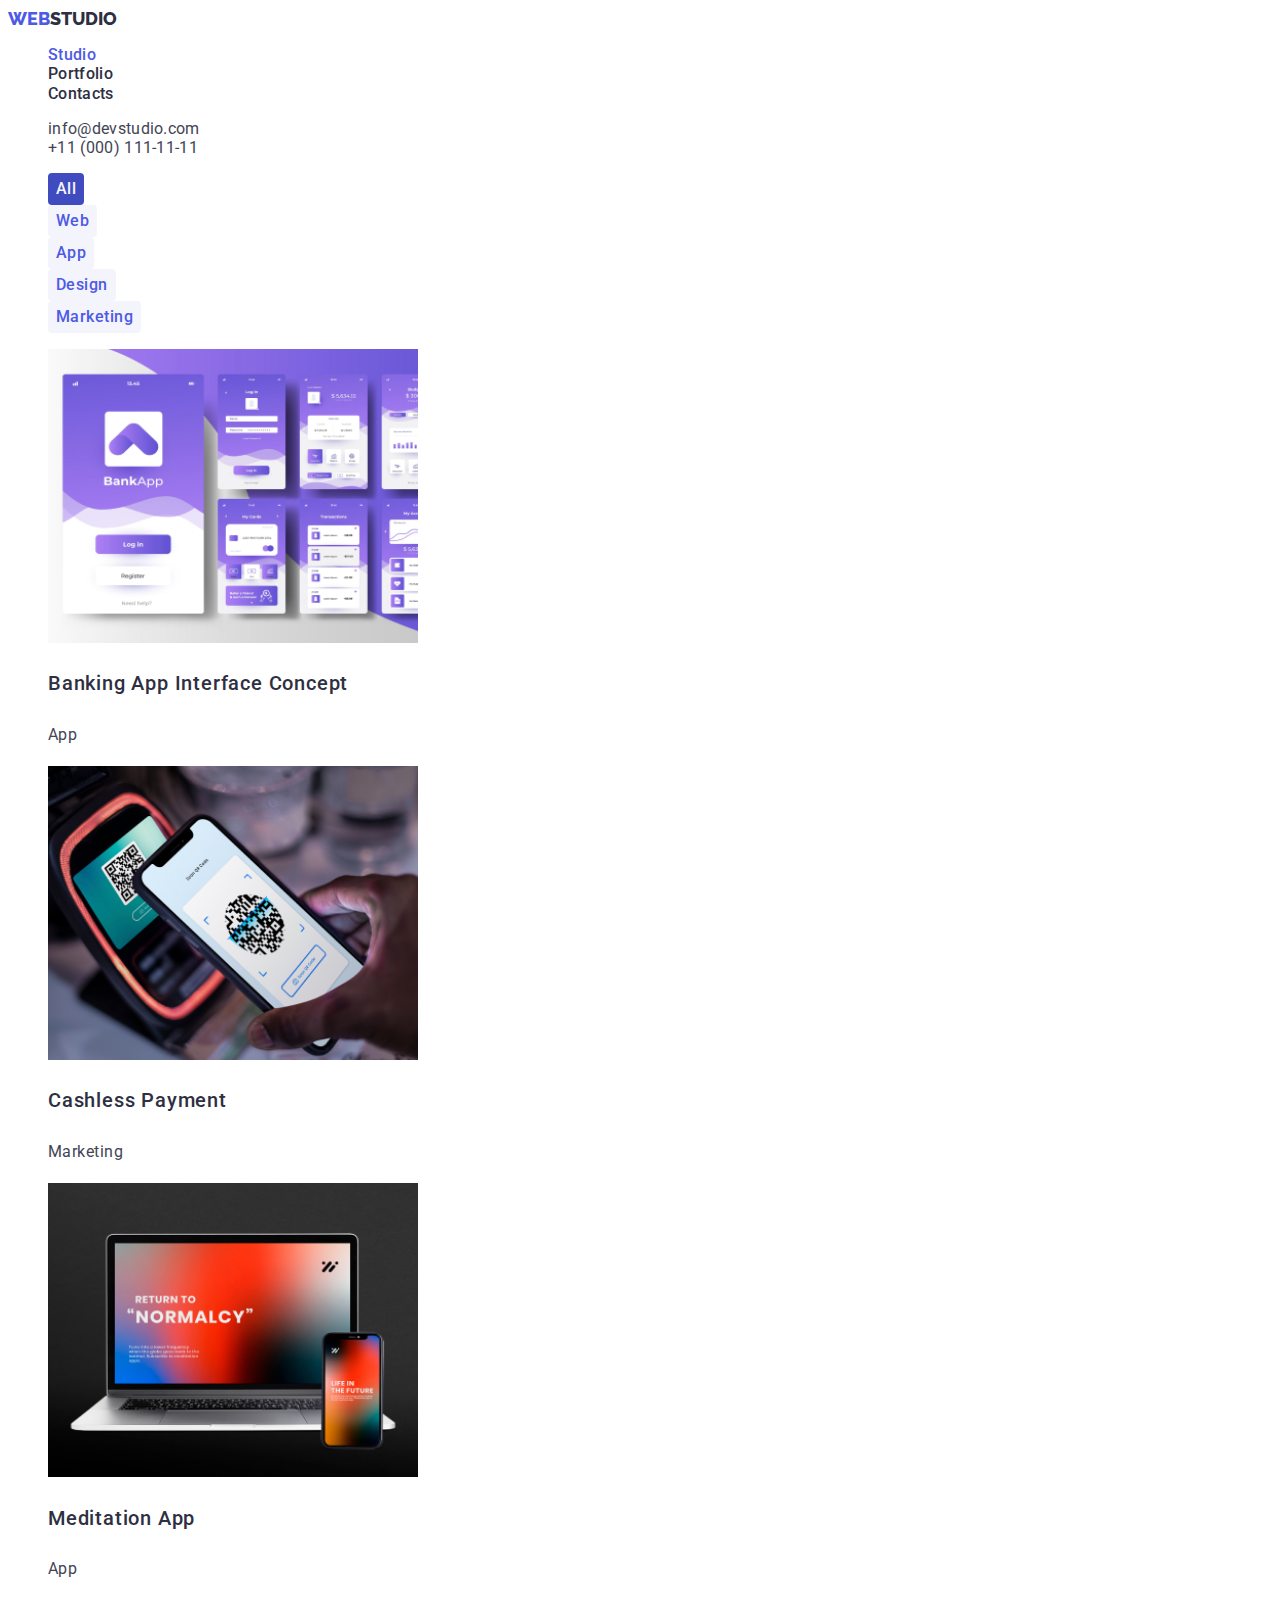
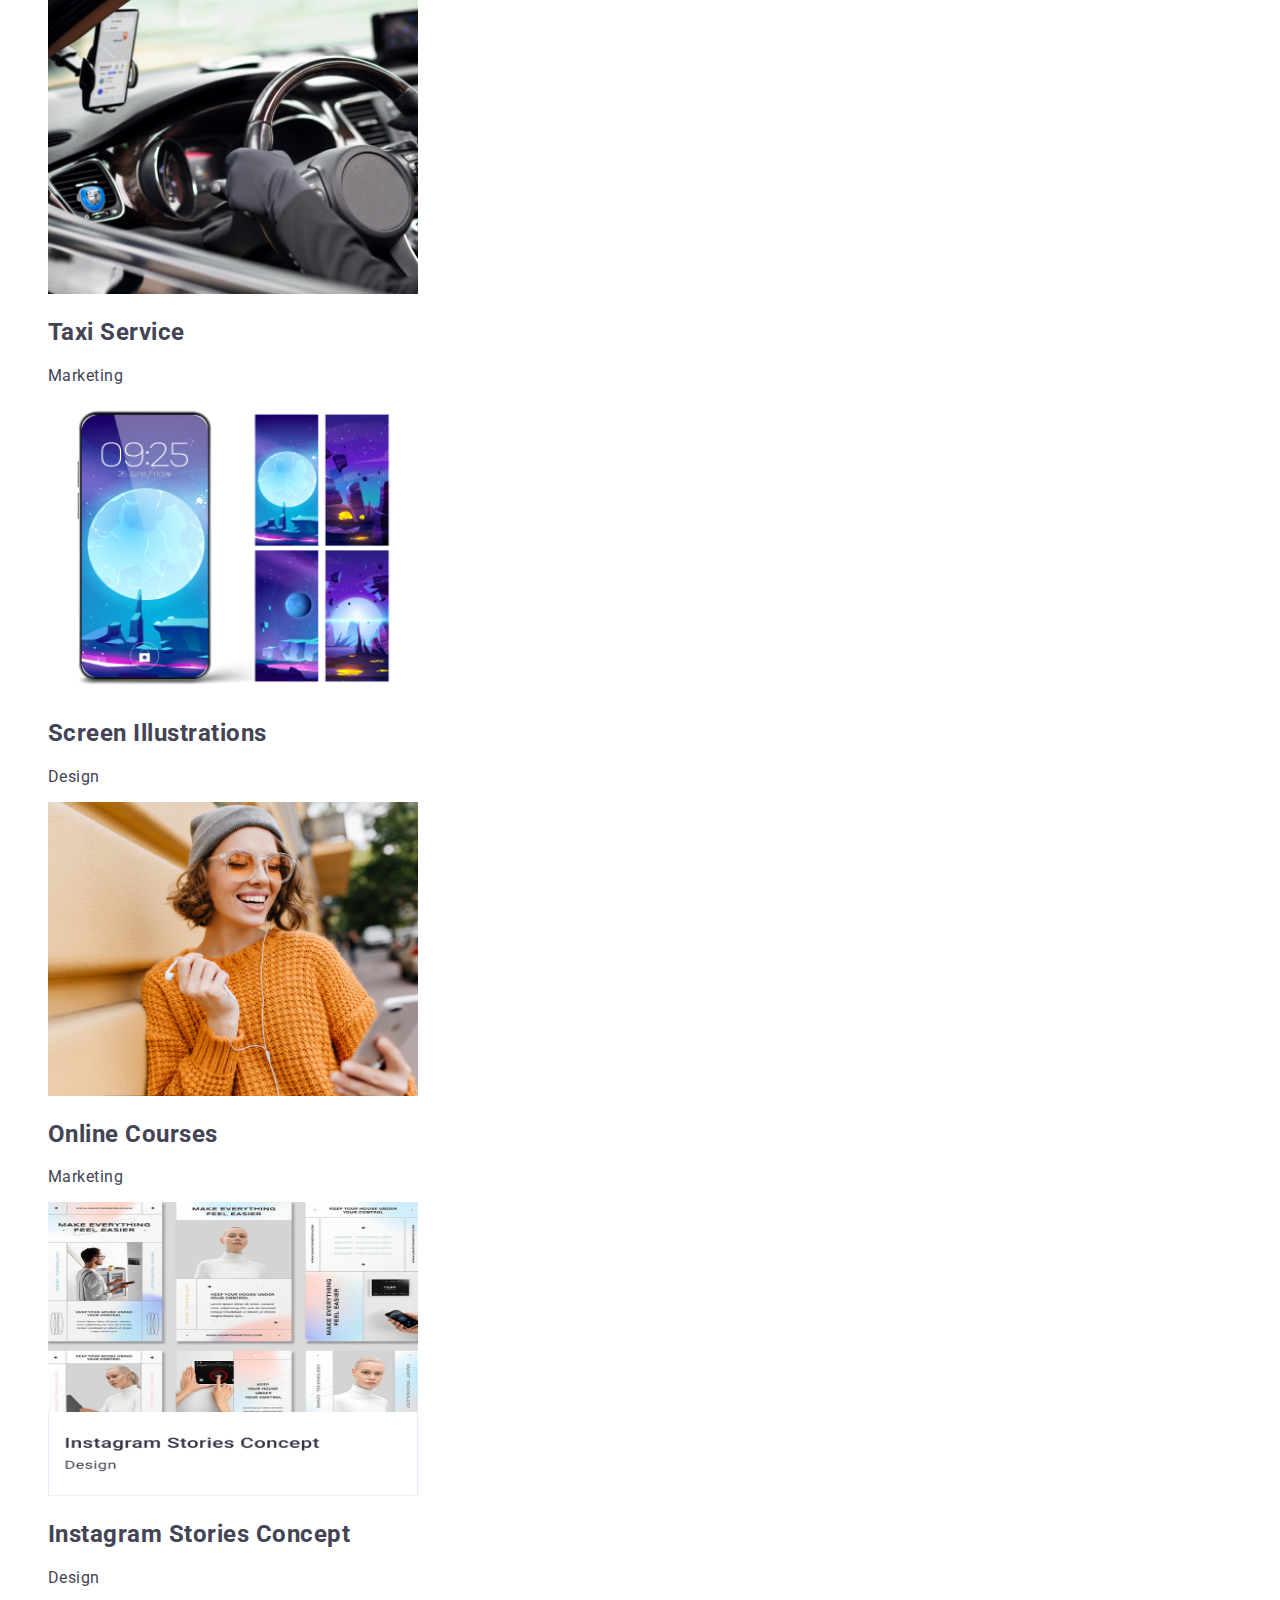
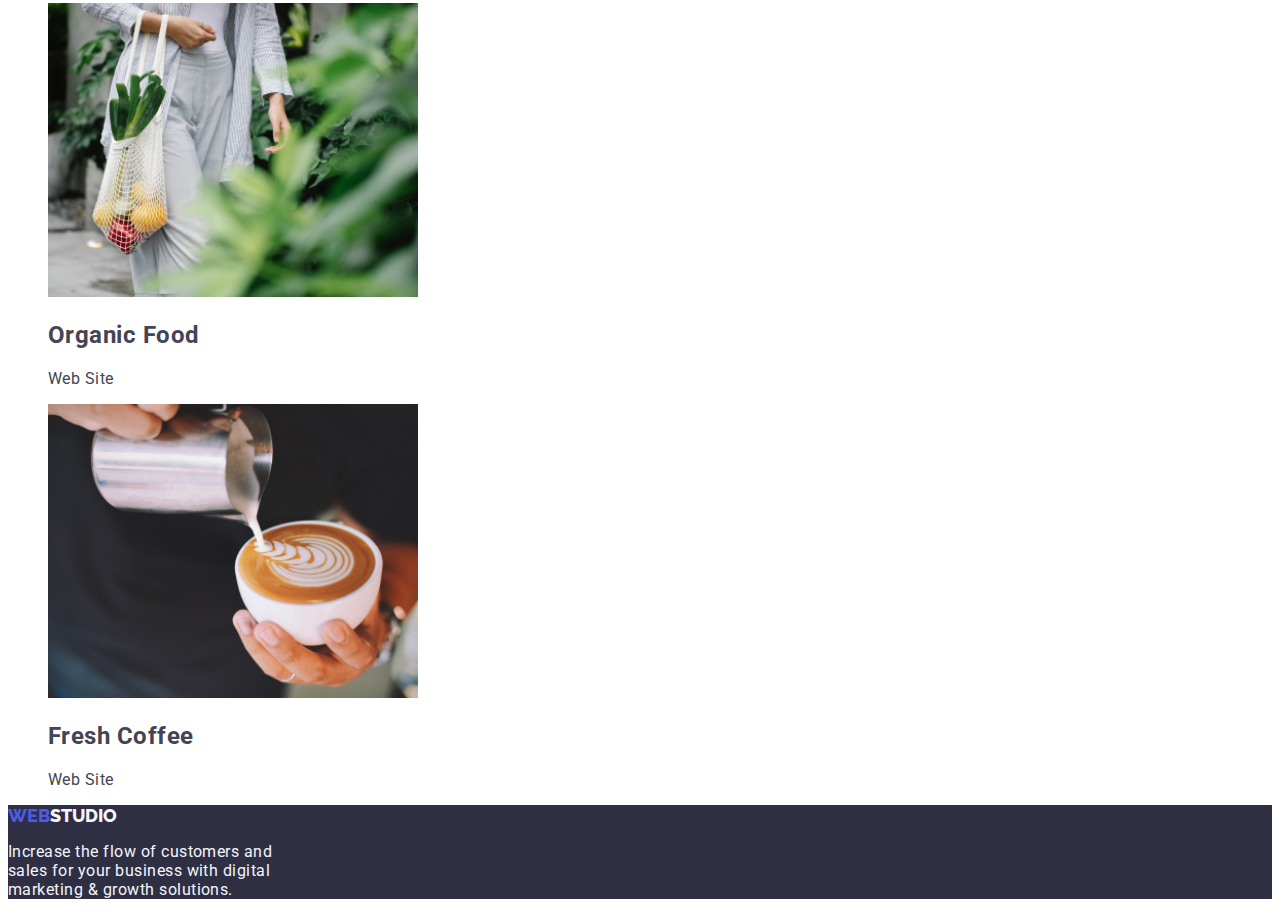
==== portfolio.html @ 5a6e6f39 "copy files from hw2" ====
<!DOCTYPE html>
<html lang="en">
  <head>
    <meta charset="UTF-8" />
    <meta name="viewport" content="width=device-width, initial-scale=1.0" />
    <link
      href="https://fonts.googleapis.com/css2?family=Raleway:wght@800&family=Roboto:wght@400;500;700;900&display=swap "
      rel="stylesheet"
    />
    <link rel="stylesheet" href="./css/styles.css" />
    <title>Portfolio</title>
  </head>
  <body>
    <!-- Header -->
    <header class="page-header">
      <nav>
        <a href="./index.html" class="logo-link">
          <span class="logo">WEB</span>
          <span class="studio">STUDIO</span></a
        >

        <ul class="nav-menu list">
          <li><a href="./index.html" class="page current">Studio</a></li>
          <li><a href="./portfolio.html" class="page">Portfolio</a></li>
          <li><a href="#" class="page">Contacts</a></li>
        </ul>
      </nav>
      <ul class="contacts-menu list">
        <li>
          <a href="mailto:info@devstudio.com" class="item"
            >info@devstudio.com</a
          >
        </li>
        <li><a href="tel:110001111111" class="item">+11 (000) 111-11-11</a></li>
      </ul>
    </header>
    <!-- Main -->
    <main>
      <!-- Section 1 -->
      <section>
        <div class="container">
          <ul class="filters list">
            <li>
              <button type="button" class="button filter current">All</button>
            </li>
            <li><button type="button" class="button filter">Web</button></li>
            <li><button type="button" class="button filter">App</button></li>
            <li><button type="button" class="button filter">Design</button></li>
            <li>
              <button type="button" class="button filter">Marketing</button>
            </li>
          </ul>
          <!--  Projects -->
          <ul class="projects list">
            <li>
              <a href="#" class="project">
                <img
                  src="./images/portfolio/project-card-1.jpg"
                  alt="Banking App"
                  width="370"
                  height="294"
                />

                <h2 class="name">Banking App Interface Concept</h2>
                <p class="type">App</p>
              </a>
            </li>
            <li>
              <a href="#" class="project">
                <img
                  src="./images/portfolio/project-card-2.jpg"
                  alt="Cashless Payments"
                  width="370"
                  height="294"
                />

                <h2 class="name">Cashless Payment</h2>
                <p class="type">Marketing</p>
              </a>
            </li>
            <li>
              <a href="#" class="project">
                <img
                  src="./images/portfolio/project-card-3.jpg"
                  alt="Meditation App"
                  width="370"
                  height="294"
                />

                <h2 class="name">Meditation App</h2>
                <p class="type">App</p>
              </a>
            </li>
          </ul>

          <ul class="section-list-service list">
            <li>
              <a href="#" class="projects">
                <img
                  src="./images/portfolio/taxi-service.jpg"
                  alt="Taxi Service"
                  width="370"
                  height="294"
                />
              </a>
              <h2 class="name">Taxi Service</h2>
              <p class="type">Marketing</p>
            </li>
            <li>
              <a href="#" class="projects">
                <img
                  src="./images/portfolio/screen-illustration.jpg"
                  alt="Screen Illustration"
                  width="370"
                  height="294"
                />
              </a>
              <h2 class="name">Screen Illustrations</h2>
              <p class="type">Design</p>
            </li>

            <li>
              <a href="#" class="projects">
                <img
                  src="./images/portfolio/online-courses.jpg"
                  alt="Online Courses"
                  width="370"
                  height="294"
                />
              </a>
              <h2 class="name">Online Courses</h2>
              <p class="type">Marketing</p>
            </li>
          </ul>

          <ul class="section-list-product list">
            <li>
              <a href="#" class="projects">
                <img
                  src="./images/portfolio/instagram-stories.jpg"
                  alt="Instagram Stories Concept"
                  width="370"
                  height="294"
                />
              </a>
              <h2 class="name">Instagram Stories Concept</h2>
              <p class="type">Design</p>
            </li>
            <li>
              <a href="#" class="projects">
                <img
                  src="./images/portfolio/organic-food.jpg"
                  alt="Organic Food"
                  width="370"
                  height="294"
                />
              </a>
              <h2 class="name">Organic Food</h2>
              <p class="type">Web Site</p>
            </li>

            <li>
              <a href="#" class="projects">
                <img
                  src="./images/portfolio/fresh-coffee.jpg"
                  alt="Fresh Coffee"
                  width="370"
                  height="294"
                />
              </a>
              <h2 class="name">Fresh Coffee</h2>
              <p class="type">Web Site</p>
            </li>
          </ul>
        </div>
      </section>
    </main>
    <!-- Mission Footer -->
    <footer class="page-footer bg-footer">
      <div class>
        <a href="./index.html" class="logo-link">
          <span class="logo">WEB</span>
          <span class="studio-footer">STUDIO</span></a
        >
        <p class="footer-description">
          Increase the flow of customers and <br />
          sales for your business with digital <br />
          marketing & growth solutions.
        </p>
      </div>
    </footer>
  </body>
</html>
---- css/styles.css ----
:root {
  --navyblue: #2e2f42;
  --iris: #4d5ae5;
  --slate: #434455;
  --white: #fff;
  --ocean: #404bbf;
  --cloud: #f4f4fd;
}
body {
  font-family: "Roboto", sans-serif;
  font-size: 16px;
  letter-spacing: 0.03em;
  color: var(--slate);
}
.list {
  list-style: none;
}

.logo-link {
  font-family: "Raleway", sans-serif;
  font-size: 0;
  font-weight: 800;
  line-height: 1.17;
  letter-spacing: 0.04em;
  text-decoration: none;
}
.logo-link > span {
  font-size: 18px;
}
.logo {
  color: var(--iris);
}
.studio {
  color: var(--navyblue);
}

.nav-menu .page {
  color: var(--navyblue);
  font-weight: 500;
  line-height: 1.14;
  letter-spacing: 0.02em;
  text-decoration: none;
}
.nav-menu .page:hover,
.nav-menu .page:focus,
.nav-menu .page.current,
.contacts-menu .item:hover,
.contacts-menu .item:focus {
  color: var(--iris);
}

.contacts-menu .item {
  color: var(--slate);
  text-decoration: none;
  font-weight: 400;
  line-height: 1.14;
  letter-spacing: 0.02em;
}

.bg-hero {
  background-color: var(--navyblue);
}
.button {
  border-color: transparent;
  font-family: inherit;
  font-weight: 500;
  line-height: 1.5;
  border-radius: 4px;
  letter-spacing: 0.03em;
  cursor: pointer;
  font-size: 16px;
}
.button.primary {
  color: white;
  background-color: var(--iris);
  line-height: 1.87;
  letter-spacing: 0.06em;
}
.button.primary:hover,
.button.primary:focus {
  background-color: var(--ocean);
}
.button.filter {
  background-color: var(--cloud);
  color: var(--iris);
  font-weight: 500;
  line-height: 1.62;
}
.button.filter:hover,
.button.filter:focus,
.button.filter.current {
  background-color: var(--ocean);
  color: var(--cloud);
}

.hero-title {
  color: var(--white);
  text-align: center;
  font-size: 56px;
  line-height: 1.07;
  letter-spacing: 0.04em;
}

.bg-team {
  background-color: var(--cloud);
}

.benefits .title {
  color: var(--navyblue);
  font-size: 20px;
  font-weight: 500;
}
.benefits .description {
  color: var(--slate);
  font-size: 16px;
  font-weight: 400;
  line-height: 24px;
}

.section-title {
  color: var(--navyblue);
  font-size: 36px;
  text-align: center;
  line-height: 1.17;
}

.team .name {
  color: var(--navyblue);
  font-size: 20px;
  font-weight: 500;
  letter-spacing: 0.02em;
  text-align: center;
}

.team .position {
  color: var(--slate);
  font-size: 16px;
  font-weight: 400;
  text-align: center;
}
.page-footer.bg-footer {
  background-color: var(--navyblue);
}
.studio-footer {
  color: var(--cloud);
}
.footer-description {
  color: var(--cloud);
}
.project {
  text-decoration: none;
}
.project .name {
  font-size: 20px;
  font-weight: 500;
  line-height: 2;
  letter-spacing: 0.04em;
  color: var(--navyblue);
}

.project .type {
  color: var(--slate);
  font-weight: 400;
  line-height: 1.87;
}
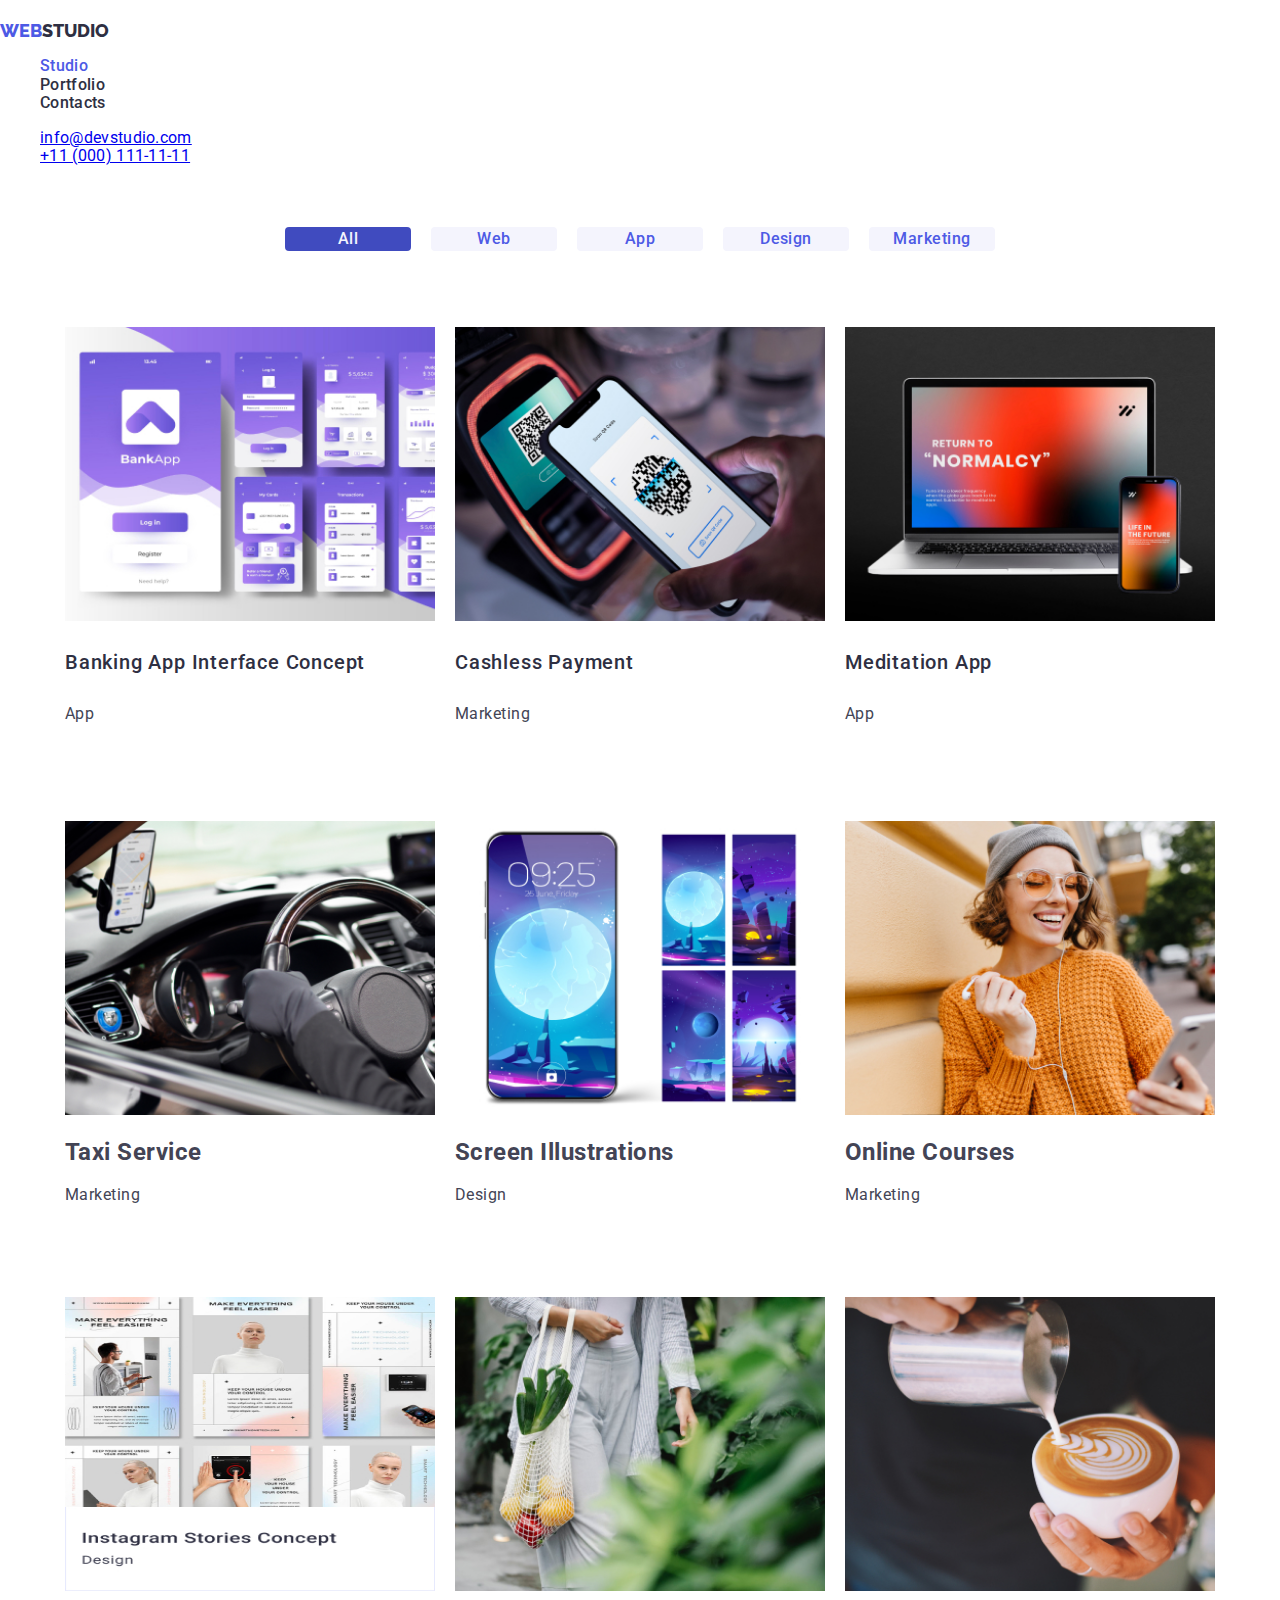
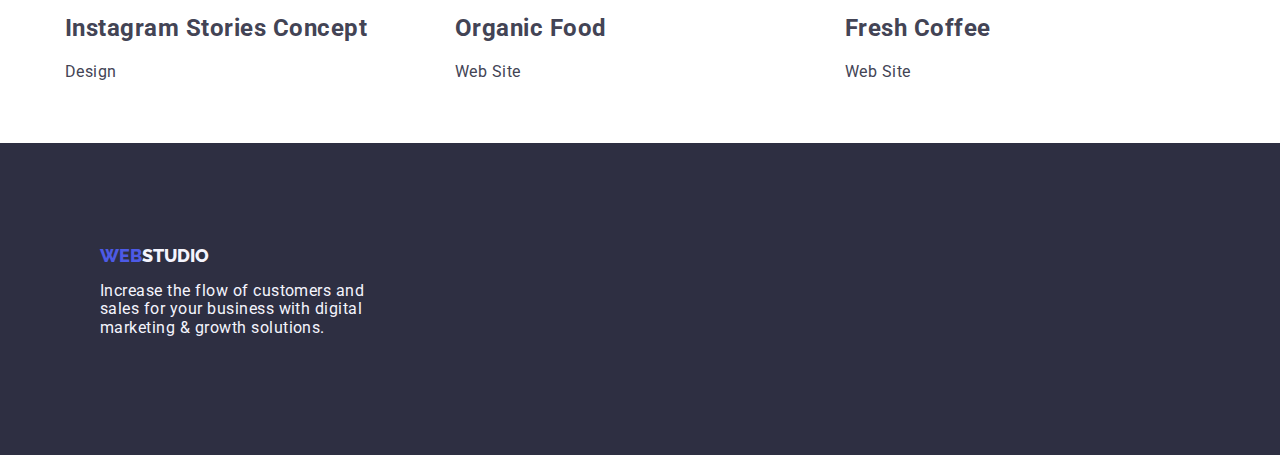
==== commit 0d261774: "update class names" ====
--- a/portfolio.html
+++ b/portfolio.html
@@ -3,9 +3,15 @@
   <head>
     <meta charset="UTF-8" />
     <meta name="viewport" content="width=device-width, initial-scale=1.0" />
+    <link rel="preconnent" href="https://fonts.googleapis.com" />
+    <link rel="preconnect" href="https://fonts.gstatic.com" crossorigin />
     <link
       href="https://fonts.googleapis.com/css2?family=Raleway:wght@800&family=Roboto:wght@400;500;700;900&display=swap "
       rel="stylesheet"
+    />
+    <link
+      rel="stylesheet"
+      href="https://cdnjs.cloudflare.com/ajax/libs/modern-normalize/2.0.0/modern-normalize.min.css"
     />
     <link rel="stylesheet" href="./css/styles.css" />
     <title>Portfolio</title>
@@ -13,26 +19,36 @@
   <body>
     <!-- Header -->
     <header class="page-header">
-      <nav>
-        <a href="./index.html" class="logo-link">
-          <span class="logo">WEB</span>
-          <span class="studio">STUDIO</span></a
-        >
-
-        <ul class="nav-menu list">
-          <li><a href="./index.html" class="page current">Studio</a></li>
-          <li><a href="./portfolio.html" class="page">Portfolio</a></li>
-          <li><a href="#" class="page">Contacts</a></li>
+      <div class="container menu">
+        <nav class="navigation">
+          <a href="./index.html" class="logo-link">
+            <span class="logo">WEB</span>
+            <span class="studio">STUDIO</span></a
+          >
+
+          <ul class="nav-menu list">
+            <li class="item">
+              <a href="./index.html" class="page current link">Studio</a>
+            </li>
+            <li class="item">
+              <a href="./portfolio.html" class="page link">Portfolio</a>
+            </li>
+            <li class="item"><a href="#" class="page link">Contacts</a></li>
+          </ul>
+        </nav>
+        <ul class="contacts-menu list">
+          <li class="item">
+            <a href="mailto:info@devstudio.com" class="contact link"
+              >info@devstudio.com</a
+            >
+          </li>
+          <li class="item">
+            <a href="tel:110001111111" class="contact link"
+              >+11 (000) 111-11-11</a
+            >
+          </li>
         </ul>
-      </nav>
-      <ul class="contacts-menu list">
-        <li>
-          <a href="mailto:info@devstudio.com" class="item"
-            >info@devstudio.com</a
-          >
-        </li>
-        <li><a href="tel:110001111111" class="item">+11 (000) 111-11-11</a></li>
-      </ul>
+      </div>
     </header>
     <!-- Main -->
     <main>
@@ -40,136 +56,166 @@
       <section>
         <div class="container">
           <ul class="filters list">
-            <li>
+            <li class="space">
               <button type="button" class="button filter current">All</button>
             </li>
-            <li><button type="button" class="button filter">Web</button></li>
-            <li><button type="button" class="button filter">App</button></li>
-            <li><button type="button" class="button filter">Design</button></li>
-            <li>
+            <li class="space">
+              <button type="button" class="button filter">Web</button>
+            </li>
+            <li class="space">
+              <button type="button" class="button filter">App</button>
+            </li>
+            <li class="space">
+              <button type="button" class="button filter">Design</button>
+            </li>
+            <li class="space">
               <button type="button" class="button filter">Marketing</button>
             </li>
           </ul>
           <!--  Projects -->
           <ul class="projects list">
-            <li>
-              <a href="#" class="project">
+            <li class="project-card">
+              <a href="#" class="project link">
                 <img
                   src="./images/portfolio/project-card-1.jpg"
                   alt="Banking App"
                   width="370"
                   height="294"
-                />
-
+                  class="image"
+                />
+            <div class="substrate">
                 <h2 class="name">Banking App Interface Concept</h2>
                 <p class="type">App</p>
               </a>
-            </li>
-            <li>
+            </div>
+            </li>
+            <li class="project-card">
               <a href="#" class="project">
                 <img
                   src="./images/portfolio/project-card-2.jpg"
                   alt="Cashless Payments"
                   width="370"
                   height="294"
-                />
-
+                  class="image"
+                />
+            <div class="substrate">
                 <h2 class="name">Cashless Payment</h2>
                 <p class="type">Marketing</p>
               </a>
-            </li>
-            <li>
+            </div>
+            </li>
+            <li class="product-card">
               <a href="#" class="project">
                 <img
                   src="./images/portfolio/project-card-3.jpg"
                   alt="Meditation App"
                   width="370"
                   height="294"
-                />
-
+                  class="image"
+                />
+                <div class="substrate">
                 <h2 class="name">Meditation App</h2>
                 <p class="type">App</p>
               </a>
+            </div>
             </li>
           </ul>
 
           <ul class="section-list-service list">
-            <li>
+            <li class="project-card">
               <a href="#" class="projects">
                 <img
                   src="./images/portfolio/taxi-service.jpg"
                   alt="Taxi Service"
                   width="370"
                   height="294"
-                />
-              </a>
+                  class="image"
+                />
+              </a>
+              <div class="substrate">
               <h2 class="name">Taxi Service</h2>
               <p class="type">Marketing</p>
-            </li>
-            <li>
+            </div>
+            </li>
+            <li class="project-card">
               <a href="#" class="projects">
                 <img
                   src="./images/portfolio/screen-illustration.jpg"
                   alt="Screen Illustration"
                   width="370"
                   height="294"
-                />
-              </a>
+                  class="image"
+                />
+              </a>
+              <div class="substrate">
               <h2 class="name">Screen Illustrations</h2>
               <p class="type">Design</p>
-            </li>
-
-            <li>
+            </div>
+            </li>
+
+            <li class="project-card">
               <a href="#" class="projects">
                 <img
                   src="./images/portfolio/online-courses.jpg"
                   alt="Online Courses"
                   width="370"
                   height="294"
-                />
-              </a>
+                  class="image"
+                />
+              </a>
+              <div class="substrate">
               <h2 class="name">Online Courses</h2>
               <p class="type">Marketing</p>
+            </div>
             </li>
           </ul>
 
           <ul class="section-list-product list">
-            <li>
+            <li class="product-card">
               <a href="#" class="projects">
                 <img
                   src="./images/portfolio/instagram-stories.jpg"
                   alt="Instagram Stories Concept"
                   width="370"
                   height="294"
-                />
-              </a>
+                  class="image"
+                />
+              </a>
+              <div>
               <h2 class="name">Instagram Stories Concept</h2>
               <p class="type">Design</p>
-            </li>
-            <li>
+            </div>
+            </li>
+            <li class="project-card">
               <a href="#" class="projects">
                 <img
                   src="./images/portfolio/organic-food.jpg"
                   alt="Organic Food"
                   width="370"
                   height="294"
-                />
-              </a>
+                  class="image"
+                />
+              </a>
+              <div class="container">
               <h2 class="name">Organic Food</h2>
               <p class="type">Web Site</p>
-            </li>
-
-            <li>
+            </div>
+            </li>
+
+            <li class="product-card">
               <a href="#" class="projects">
                 <img
                   src="./images/portfolio/fresh-coffee.jpg"
                   alt="Fresh Coffee"
                   width="370"
                   height="294"
-                />
-              </a>
+                  class="image"
+                />
+              </a>
+              <div>
               <h2 class="name">Fresh Coffee</h2>
               <p class="type">Web Site</p>
+            </div>
             </li>
           </ul>
         </div>
@@ -177,7 +223,7 @@
     </main>
     <!-- Mission Footer -->
     <footer class="page-footer bg-footer">
-      <div class>
+      <div class="container">
         <a href="./index.html" class="logo-link">
           <span class="logo">WEB</span>
           <span class="studio-footer">STUDIO</span></a
--- a/css/styles.css
+++ b/css/styles.css
@@ -15,6 +15,27 @@
 .list {
   list-style: none;
 }
+.page-header {
+  display: flex;
+  align-items: center;
+  padding-top: 20px;
+  padding-right: 100px;
+}
+.page-header > ul {
+  display: flex;
+  gap: 10px;
+  margin-left: auto;
+}
+.page-header > nav {
+  display: flex;
+  align-items: center;
+  margin-left: 100px;
+}
+
+.page-header > nav > ul {
+  display: flex;
+  gap: 10px;
+}
 
 .logo-link {
   font-family: "Raleway", sans-serif;
@@ -60,6 +81,15 @@
 .bg-hero {
   background-color: var(--navyblue);
 }
+
+.hero.bg-hero {
+  display: flex;
+  flex-direction: column;
+  justify-content: center;
+  align-items: center;
+  height: 600px;
+}
+
 .button {
   border-color: transparent;
   font-family: inherit;
@@ -101,10 +131,26 @@
   letter-spacing: 0.04em;
 }
 
+.section .container .benefits.list {
+  display: flex;
+  justify-content: center;
+  gap: 15px;
+}
+.section .container .what-we-do.list {
+  display: flex;
+  justify-content: center;
+  gap: 15px;
+}
 .bg-team {
   background-color: var(--cloud);
 }
 
+.bg-team .container .list {
+  display: flex;
+  gap: 15px;
+  justify-content: center;
+}
+
 .benefits .title {
   color: var(--navyblue);
   font-size: 20px;
@@ -140,6 +186,10 @@
 }
 .page-footer.bg-footer {
   background-color: var(--navyblue);
+  display: flex;
+  align-items: center;
+  height: 312px;
+  padding-left: 100px;
 }
 .studio-footer {
   color: var(--cloud);
@@ -163,3 +213,42 @@
   font-weight: 400;
   line-height: 1.87;
 }
+
+.container .filters.list {
+  display: flex;
+  justify-content: center;
+  align-items: center;
+  gap: 20px;
+  padding: 30px;
+}
+.container .filters.list .button {
+  height: 24px;
+  width: 126px;
+  display: flex;
+  justify-content: center;
+  align-items: center;
+}
+
+.container .projects.list {
+  display: flex;
+  justify-content: center;
+  align-items: center;
+  gap: 20px;
+  padding: 30px;
+}
+
+.container .section-list-service.list {
+  display: flex;
+  justify-content: center;
+  align-items: center;
+  gap: 20px;
+  padding: 30px;
+}
+
+.container .section-list-product.list {
+  display: flex;
+  justify-content: center;
+  align-items: center;
+  gap: 20px;
+  padding: 30px;
+}
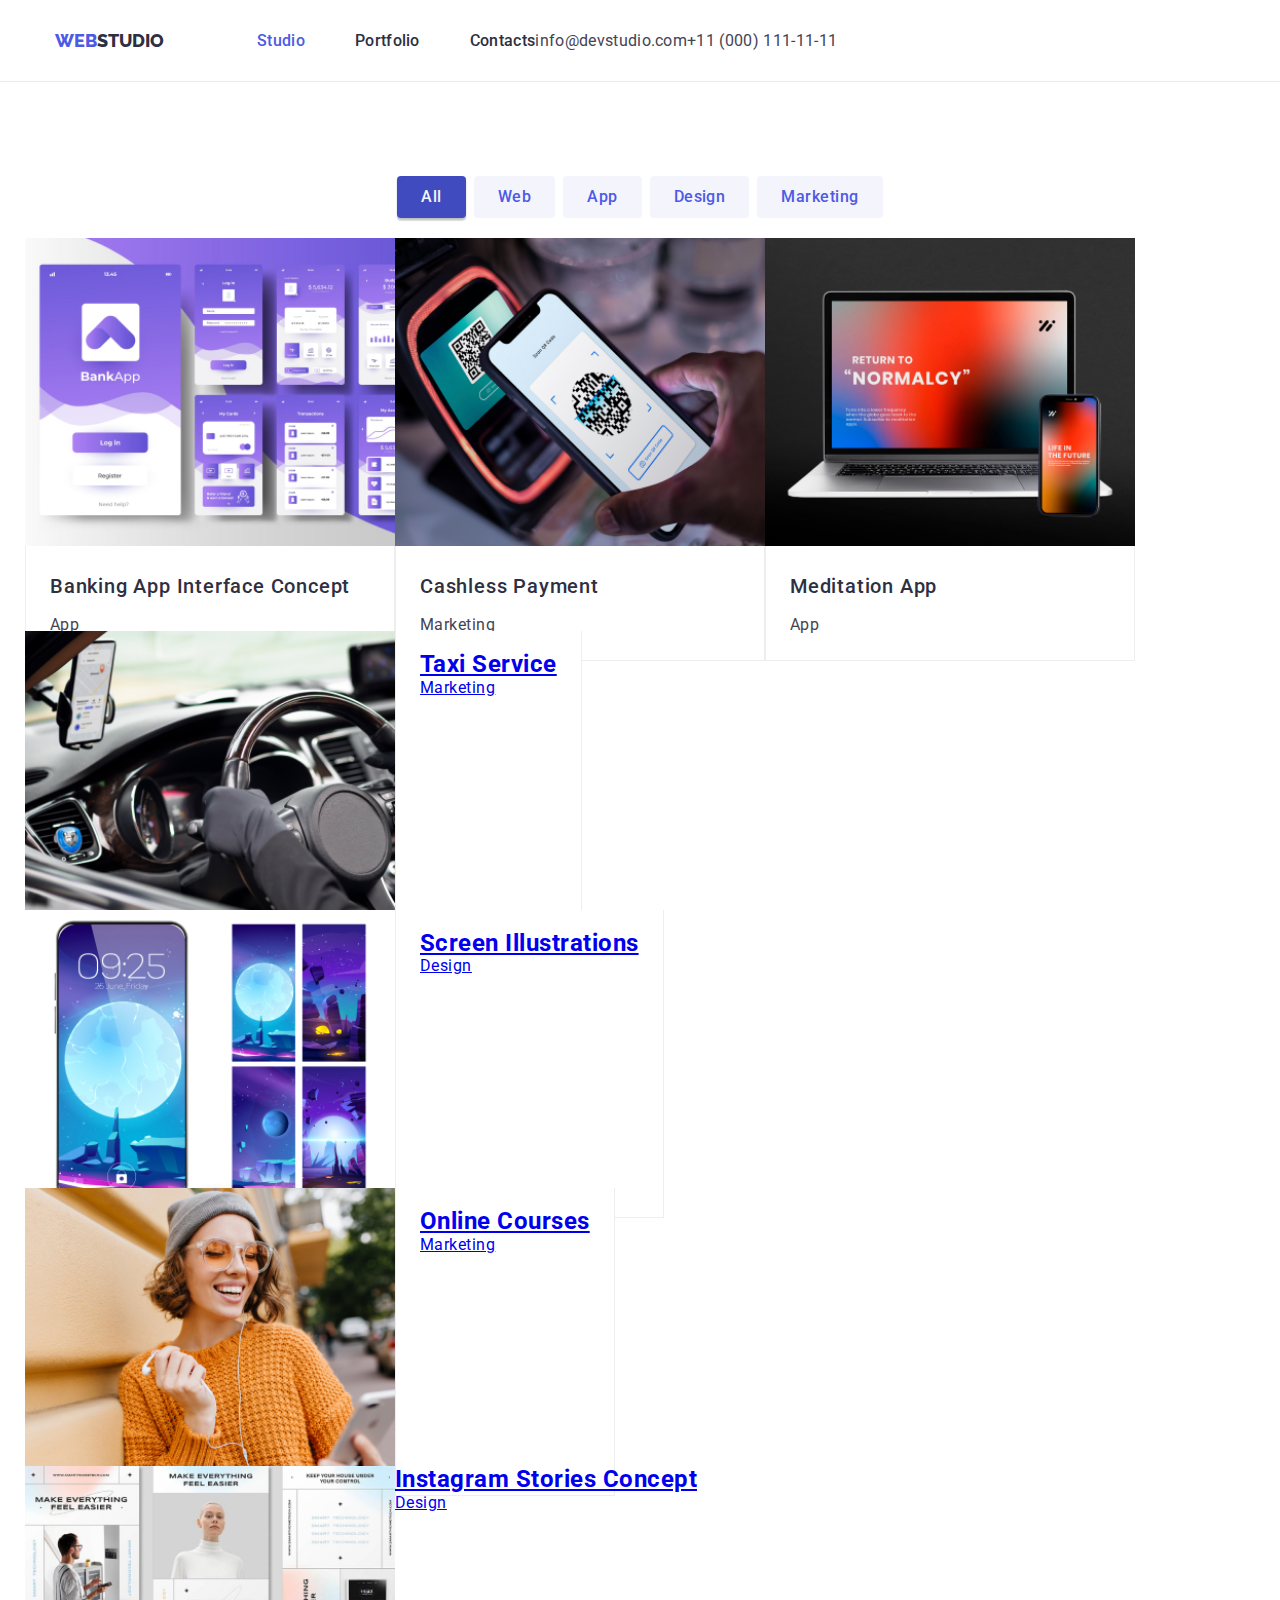
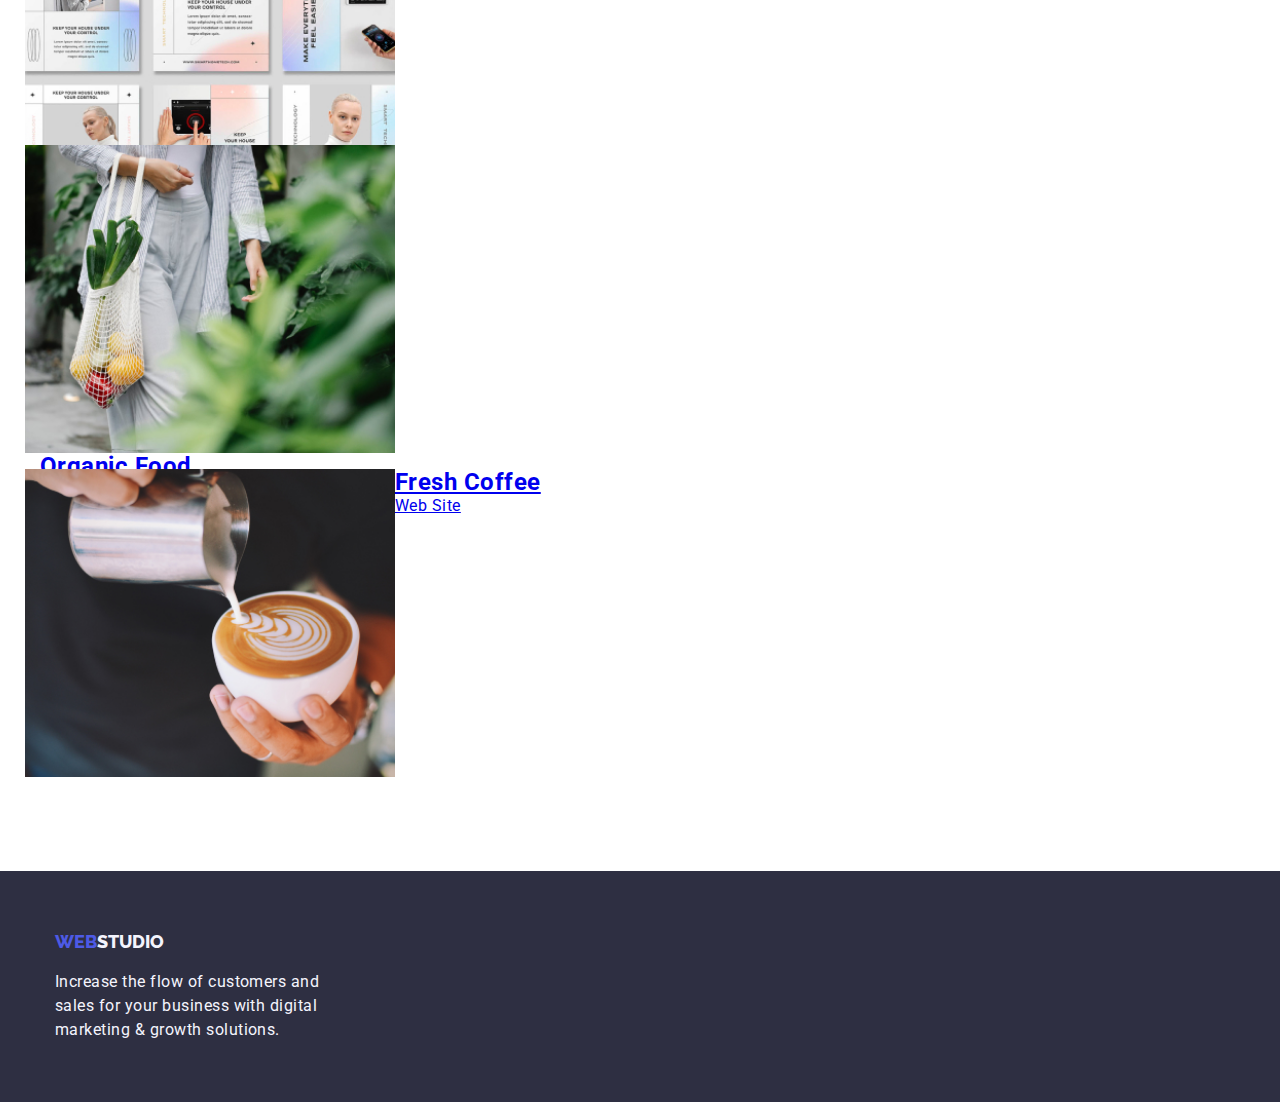
==== commit 7dcda511: "update index portfolio css files" ====
--- a/portfolio.html
+++ b/portfolio.html
@@ -53,7 +53,7 @@
     <!-- Main -->
     <main>
       <!-- Section 1 -->
-      <section>
+      <section class="section">
         <div class="container">
           <ul class="filters list">
             <li class="space">
@@ -83,14 +83,14 @@
                   height="294"
                   class="image"
                 />
-            <div class="substrate">
-                <h2 class="name">Banking App Interface Concept</h2>
-                <p class="type">App</p>
-              </a>
-            </div>
-            </li>
-            <li class="project-card">
-              <a href="#" class="project">
+                <div class="substrate">
+                  <h2 class="name">Banking App Interface Concept</h2>
+                  <p class="type">App</p>
+                </div>
+              </a>
+            </li>
+            <li class="project-card">
+              <a href="#" class="project link">
                 <img
                   src="./images/portfolio/project-card-2.jpg"
                   alt="Cashless Payments"
@@ -98,14 +98,14 @@
                   height="294"
                   class="image"
                 />
-            <div class="substrate">
-                <h2 class="name">Cashless Payment</h2>
-                <p class="type">Marketing</p>
-              </a>
-            </div>
-            </li>
-            <li class="product-card">
-              <a href="#" class="project">
+                <div class="substrate">
+                  <h2 class="name">Cashless Payment</h2>
+                  <p class="type">Marketing</p>
+                </div>
+              </a>
+            </li>
+            <li class="project-card">
+              <a href="#" class="project link">
                 <img
                   src="./images/portfolio/project-card-3.jpg"
                   alt="Meditation App"
@@ -114,10 +114,10 @@
                   class="image"
                 />
                 <div class="substrate">
-                <h2 class="name">Meditation App</h2>
-                <p class="type">App</p>
-              </a>
-            </div>
+                  <h2 class="name">Meditation App</h2>
+                  <p class="type">App</p>
+                </div>
+              </a>
             </li>
           </ul>
 
@@ -131,11 +131,11 @@
                   height="294"
                   class="image"
                 />
-              </a>
-              <div class="substrate">
-              <h2 class="name">Taxi Service</h2>
-              <p class="type">Marketing</p>
-            </div>
+                <div class="substrate">
+                  <h2 class="name">Taxi Service</h2>
+                  <p class="type">Marketing</p>
+                </div>
+              </a>
             </li>
             <li class="project-card">
               <a href="#" class="projects">
@@ -146,11 +146,11 @@
                   height="294"
                   class="image"
                 />
-              </a>
-              <div class="substrate">
-              <h2 class="name">Screen Illustrations</h2>
-              <p class="type">Design</p>
-            </div>
+                <div class="substrate">
+                  <h2 class="name">Screen Illustrations</h2>
+                  <p class="type">Design</p>
+                </div>
+              </a>
             </li>
 
             <li class="project-card">
@@ -162,16 +162,16 @@
                   height="294"
                   class="image"
                 />
-              </a>
-              <div class="substrate">
-              <h2 class="name">Online Courses</h2>
-              <p class="type">Marketing</p>
-            </div>
+                <div class="substrate">
+                  <h2 class="name">Online Courses</h2>
+                  <p class="type">Marketing</p>
+                </div>
+              </a>
             </li>
           </ul>
 
           <ul class="section-list-product list">
-            <li class="product-card">
+            <li class="project-card">
               <a href="#" class="projects">
                 <img
                   src="./images/portfolio/instagram-stories.jpg"
@@ -180,11 +180,11 @@
                   height="294"
                   class="image"
                 />
-              </a>
-              <div>
-              <h2 class="name">Instagram Stories Concept</h2>
-              <p class="type">Design</p>
-            </div>
+                <div>
+                  <h2 class="name">Instagram Stories Concept</h2>
+                  <p class="type">Design</p>
+                </div>
+              </a>
             </li>
             <li class="project-card">
               <a href="#" class="projects">
@@ -195,11 +195,11 @@
                   height="294"
                   class="image"
                 />
-              </a>
-              <div class="container">
-              <h2 class="name">Organic Food</h2>
-              <p class="type">Web Site</p>
-            </div>
+                <div class="container">
+                  <h2 class="name">Organic Food</h2>
+                  <p class="type">Web Site</p>
+                </div>
+              </a>
             </li>
 
             <li class="product-card">
@@ -211,11 +211,11 @@
                   height="294"
                   class="image"
                 />
-              </a>
-              <div>
-              <h2 class="name">Fresh Coffee</h2>
-              <p class="type">Web Site</p>
-            </div>
+                <div>
+                  <h2 class="name">Fresh Coffee</h2>
+                  <p class="type">Web Site</p>
+                </div>
+              </a>
             </li>
           </ul>
         </div>
@@ -224,7 +224,7 @@
     <!-- Mission Footer -->
     <footer class="page-footer bg-footer">
       <div class="container">
-        <a href="./index.html" class="logo-link">
+        <a href="./index.html" class="logo-link footer">
           <span class="logo">WEB</span>
           <span class="studio-footer">STUDIO</span></a
         >
--- a/css/styles.css
+++ b/css/styles.css
@@ -5,36 +5,58 @@
   --white: #fff;
   --ocean: #404bbf;
   --cloud: #f4f4fd;
+  --cornflower: #e7e9fc;
 }
 body {
   font-family: "Roboto", sans-serif;
   font-size: 16px;
   letter-spacing: 0.03em;
   color: var(--slate);
-}
+  background-color: var(--white);
+}
+
+h1,
+h2,
+h3,
+h4,
+h5,
+h6,
+p {
+  margin: 0;
+}
+html {
+  box-sizing: border-box;
+}
+
+*,
+* ::after,
+* ::before {
+  box-sizing: inherit;
+}
+
+img {
+  display: block;
+  max-width: 100%;
+  height: auto;
+}
+
+.link {
+  text-decoration: none;
+  color: inherit;
+}
+
 .list {
   list-style: none;
-}
+  padding: 0;
+  margin: 0;
+}
+
 .page-header {
-  display: flex;
-  align-items: center;
-  padding-top: 20px;
-  padding-right: 100px;
-}
-.page-header > ul {
-  display: flex;
-  gap: 10px;
-  margin-left: auto;
-}
-.page-header > nav {
-  display: flex;
-  align-items: center;
-  margin-left: 100px;
-}
-
-.page-header > nav > ul {
-  display: flex;
-  gap: 10px;
+  border-bottom: 1px solid var(--cornflower);
+}
+
+.page-footer {
+  padding: 60px 0;
 }
 
 .logo-link {
@@ -45,6 +67,10 @@
   letter-spacing: 0.04em;
   text-decoration: none;
 }
+.logo.link.footer {
+  margin-bottom: 20px;
+}
+
 .logo-link > span {
   font-size: 18px;
 }
@@ -55,22 +81,40 @@
   color: var(--navyblue);
 }
 
-.nav-menu .page {
+.nav-menu .page,
+.contacts-menu .contact {
   color: var(--navyblue);
   font-weight: 500;
   line-height: 1.14;
   letter-spacing: 0.02em;
   text-decoration: none;
-}
+  font-size: 16px;
+  display: block;
+  padding-top: 32px;
+  padding-bottom: 31px;
+}
+.nav-menu {
+  margin-left: 93px;
+}
+
 .nav-menu .page:hover,
 .nav-menu .page:focus,
 .nav-menu .page.current,
-.contacts-menu .item:hover,
-.contacts-menu .item:focus {
+.contacts-menu .contact:hover,
+.contacts-menu .contact:focus {
   color: var(--iris);
 }
 
-.contacts-menu .item {
+.nav-menu .item:not(:last-child),
+.contact-menu .item:not(:last-child) {
+  margin-right: 50px;
+}
+
+.contact-menu {
+  margin-left: auto;
+}
+
+.contacts-menu .contact {
   color: var(--slate);
   text-decoration: none;
   font-weight: 400;
@@ -80,14 +124,6 @@
 
 .bg-hero {
   background-color: var(--navyblue);
-}
-
-.hero.bg-hero {
-  display: flex;
-  flex-direction: column;
-  justify-content: center;
-  align-items: center;
-  height: 600px;
 }
 
 .button {
@@ -105,62 +141,127 @@
   background-color: var(--iris);
   line-height: 1.87;
   letter-spacing: 0.06em;
+  padding: 10px 32px;
+  box-shadow: 0px 4px 4px rgba(0, 0, 0, 0.15);
 }
 .button.primary:hover,
 .button.primary:focus {
   background-color: var(--ocean);
+  box-shadow: 0px 3px 1px rgba(0, 0, 0, 0.1), 0px 1px 2px rgba(0, 0, 0, 0.08),
+    0px 2px 2px rgba(0, 0, 0, 0.12);
 }
 .button.filter {
   background-color: var(--cloud);
   color: var(--iris);
   font-weight: 500;
   line-height: 1.62;
+  padding: 6px 22px;
 }
 .button.filter:hover,
 .button.filter:focus,
 .button.filter.current {
   background-color: var(--ocean);
   color: var(--cloud);
-}
-
+  box-shadow: 0px 3px 1px rgba(0, 0, 0, 0.1), 0px 1px 2px rgba(0, 0, 0, 0.08),
+    0px 2px 2px rgba(0, 0, 0, 0.12);
+}
+
+.hero {
+  padding: 200px 0;
+  text-align: center;
+}
 .hero-title {
   color: var(--white);
   text-align: center;
   font-size: 56px;
   line-height: 1.07;
   letter-spacing: 0.04em;
-}
-
-.section .container .benefits.list {
-  display: flex;
-  justify-content: center;
-  gap: 15px;
-}
-.section .container .what-we-do.list {
-  display: flex;
-  justify-content: center;
-  gap: 15px;
-}
+  margin-bottom: 30px;
+}
+
+.section {
+  padding: 94px 0px;
+}
+
+.section.no-top-padding {
+  padding-top: 0;
+}
+
+.container {
+  width: 1200px;
+  padding: 0 15px;
+  margin: 0 auto;
+}
+.menu,
+.navigation,
+.nav-menu,
+.contacts-menu {
+  display: flex;
+  align-items: center;
+}
+
+.benefits {
+  display: flex;
+  flex-wrap: wrap;
+  margin-left: -30px;
+  margin-top: -30px;
+}
+
+.benefits .item {
+  flex-basis: calc(100% 4 - 30px);
+  margin-left: 30px;
+  margin-top: 30px;
+}
+
+.what-we-do {
+  margin-left: -30px;
+  margin-top: -30px;
+  display: flex;
+  flex-wrap: wrap;
+}
+.what-we-do .item {
+  flex-basis: calc(100% / 3- 30px);
+  margin-left: 30px;
+  margin-top: 30px;
+}
+
 .bg-team {
   background-color: var(--cloud);
 }
 
-.bg-team .container .list {
-  display: flex;
-  gap: 15px;
-  justify-content: center;
+.team {
+  display: flex;
+  flex-wrap: wrap;
+  margin-left: 30px;
+  margin-top: 30px;
+}
+
+.team .item {
+  flex-basis: calc(100% / 4 - 30px);
+  margin-left: 30px;
+  margin-top: 30px;
+  padding-bottom: 30px;
+  background-color: white;
+  box-shadow: 0px 3px 1px rgba(0, 0, 0, 0.1), 0px 1px 2px rgba(0, 0, 0, 0.08),
+    0px 2px 2px rgba(0, 0, 0, 0.12);
+}
+.team .name,
+.team .position {
+  text-align: center;
 }
 
 .benefits .title {
   color: var(--navyblue);
   font-size: 20px;
   font-weight: 500;
+  margin-bottom: 10px;
+  line-height: 1.4;
 }
 .benefits .description {
   color: var(--slate);
   font-size: 16px;
   font-weight: 400;
-  line-height: 24px;
+  line-height: 1.71;
 }
 
 .section-title {
@@ -168,6 +269,8 @@
   font-size: 36px;
   text-align: center;
   line-height: 1.17;
+  margin-bottom: 50px;
+  font-weight: 500;
 }
 
 .team .name {
@@ -176,6 +279,8 @@
   font-weight: 500;
   letter-spacing: 0.02em;
   text-align: center;
+  padding-top: 30px;
+  padding-bottom: 10px;
 }
 
 .team .position {
@@ -184,71 +289,57 @@
   font-weight: 400;
   text-align: center;
 }
+
+.substrate {
+  background-color: var(--white);
+  padding: 20px 24px;
+  border: 1px solid #eeeeee;
+  border-top: 0;
+}
+
 .page-footer.bg-footer {
   background-color: var(--navyblue);
-  display: flex;
-  align-items: center;
-  height: 312px;
-  padding-left: 100px;
-}
+}
+
 .studio-footer {
   color: var(--cloud);
 }
 .footer-description {
   color: var(--cloud);
-}
-.project {
-  text-decoration: none;
-}
+  font-size: 16px;
+  font-weight: 400;
+  line-height: 1.5;
+  padding-top: 17px;
+}
+
+.projects {
+  display: flex;
+  flex-wrap: wrap;
+  margin-left: -30px;
+  margin-top: -30px;
+}
+
 .project .name {
   font-size: 20px;
   font-weight: 500;
   line-height: 2;
   letter-spacing: 0.04em;
   color: var(--navyblue);
+  margin-bottom: 4px;
 }
 
 .project .type {
   color: var(--slate);
+  font-size: 16px;
   font-weight: 400;
   line-height: 1.87;
 }
 
-.container .filters.list {
+.filters {
   display: flex;
   justify-content: center;
-  align-items: center;
-  gap: 20px;
-  padding: 30px;
-}
-.container .filters.list .button {
-  height: 24px;
-  width: 126px;
-  display: flex;
-  justify-content: center;
-  align-items: center;
-}
-
-.container .projects.list {
-  display: flex;
-  justify-content: center;
-  align-items: center;
-  gap: 20px;
-  padding: 30px;
-}
-
-.container .section-list-service.list {
-  display: flex;
-  justify-content: center;
-  align-items: center;
-  gap: 20px;
-  padding: 30px;
-}
-
-.container .section-list-product.list {
-  display: flex;
-  justify-content: center;
-  align-items: center;
-  gap: 20px;
-  padding: 30px;
-}
+  margin-bottom: 50px;
+}
+.filters .space + .space {
+  margin-left: 8px;
+}
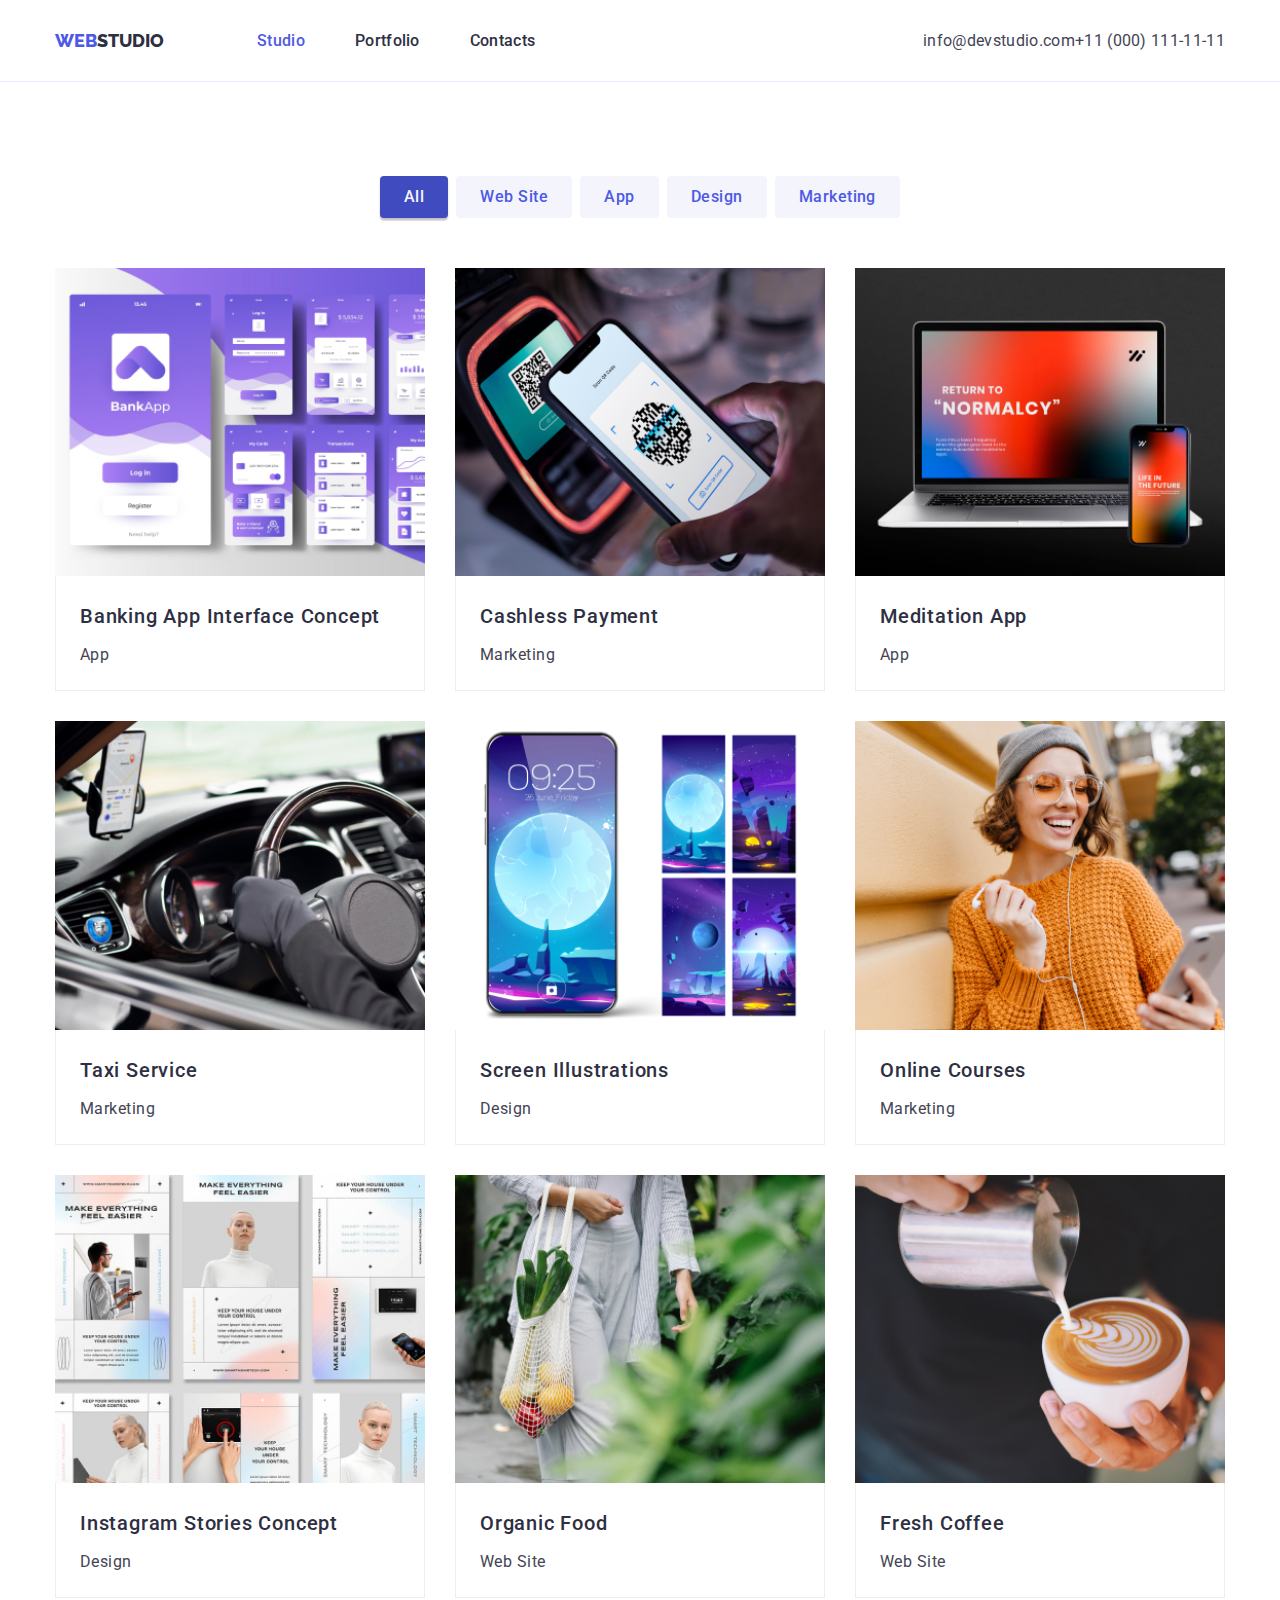
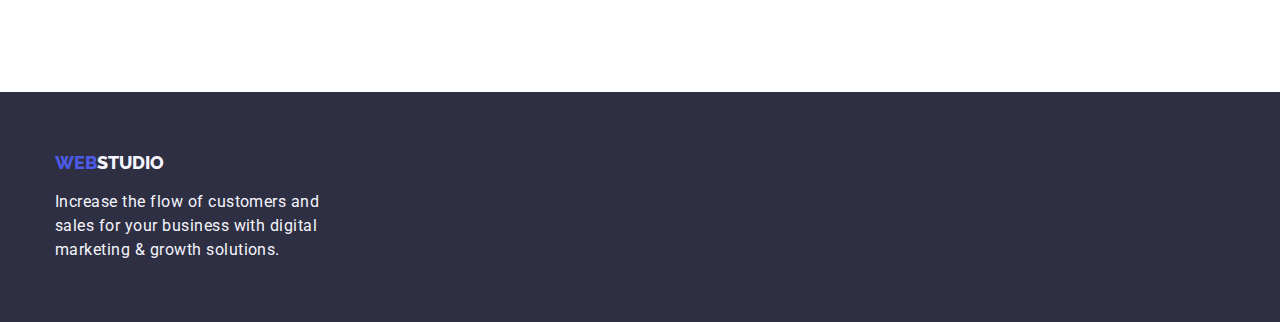
==== commit 767abd16: "update css file and class names" ====
--- a/portfolio.html
+++ b/portfolio.html
@@ -60,7 +60,7 @@
               <button type="button" class="button filter current">All</button>
             </li>
             <li class="space">
-              <button type="button" class="button filter">Web</button>
+              <button type="button" class="button filter">Web Site</button>
             </li>
             <li class="space">
               <button type="button" class="button filter">App</button>
@@ -119,11 +119,9 @@
                 </div>
               </a>
             </li>
-          </ul>
-
-          <ul class="section-list-service list">
-            <li class="project-card">
-              <a href="#" class="projects">
+
+            <li class="project-card">
+              <a href="#" class="project link">
                 <img
                   src="./images/portfolio/taxi-service.jpg"
                   alt="Taxi Service"
@@ -138,7 +136,7 @@
               </a>
             </li>
             <li class="project-card">
-              <a href="#" class="projects">
+              <a href="#" class="project link">
                 <img
                   src="./images/portfolio/screen-illustration.jpg"
                   alt="Screen Illustration"
@@ -154,7 +152,7 @@
             </li>
 
             <li class="project-card">
-              <a href="#" class="projects">
+              <a href="#" class="project link">
                 <img
                   src="./images/portfolio/online-courses.jpg"
                   alt="Online Courses"
@@ -168,11 +166,9 @@
                 </div>
               </a>
             </li>
-          </ul>
-
-          <ul class="section-list-product list">
-            <li class="project-card">
-              <a href="#" class="projects">
+
+            <li class="project-card">
+              <a href="#" class="project link">
                 <img
                   src="./images/portfolio/instagram-stories.jpg"
                   alt="Instagram Stories Concept"
@@ -180,14 +176,14 @@
                   height="294"
                   class="image"
                 />
-                <div>
+                <div class="substrate">
                   <h2 class="name">Instagram Stories Concept</h2>
                   <p class="type">Design</p>
                 </div>
               </a>
             </li>
             <li class="project-card">
-              <a href="#" class="projects">
+              <a href="#" class="project link">
                 <img
                   src="./images/portfolio/organic-food.jpg"
                   alt="Organic Food"
@@ -195,15 +191,15 @@
                   height="294"
                   class="image"
                 />
-                <div class="container">
+                <div class="substrate">
                   <h2 class="name">Organic Food</h2>
                   <p class="type">Web Site</p>
                 </div>
               </a>
             </li>
 
-            <li class="product-card">
-              <a href="#" class="projects">
+            <li class="project-card">
+              <a href="#" class="project link">
                 <img
                   src="./images/portfolio/fresh-coffee.jpg"
                   alt="Fresh Coffee"
@@ -211,7 +207,7 @@
                   height="294"
                   class="image"
                 />
-                <div>
+                <div class="substrate">
                   <h2 class="name">Fresh Coffee</h2>
                   <p class="type">Web Site</p>
                 </div>
--- a/css/styles.css
+++ b/css/styles.css
@@ -29,8 +29,8 @@
 }
 
 *,
-* ::after,
-* ::before {
+*::after,
+*::before {
   box-sizing: inherit;
 }
 
@@ -110,7 +110,7 @@
   margin-right: 50px;
 }
 
-.contact-menu {
+.contacts-menu {
   margin-left: auto;
 }
 
@@ -220,7 +220,7 @@
   flex-wrap: wrap;
 }
 .what-we-do .item {
-  flex-basis: calc(100% / 3- 30px);
+  flex-basis: calc(100% / 3 - 30px);
   margin-left: 30px;
   margin-top: 30px;
 }
@@ -319,6 +319,12 @@
   margin-top: -30px;
 }
 
+.project-card {
+  flex-basis: calc(100% / 3 - 30px);
+  margin-left: 30px;
+  margin-top: 30px;
+}
+
 .project .name {
   font-size: 20px;
   font-weight: 500;
